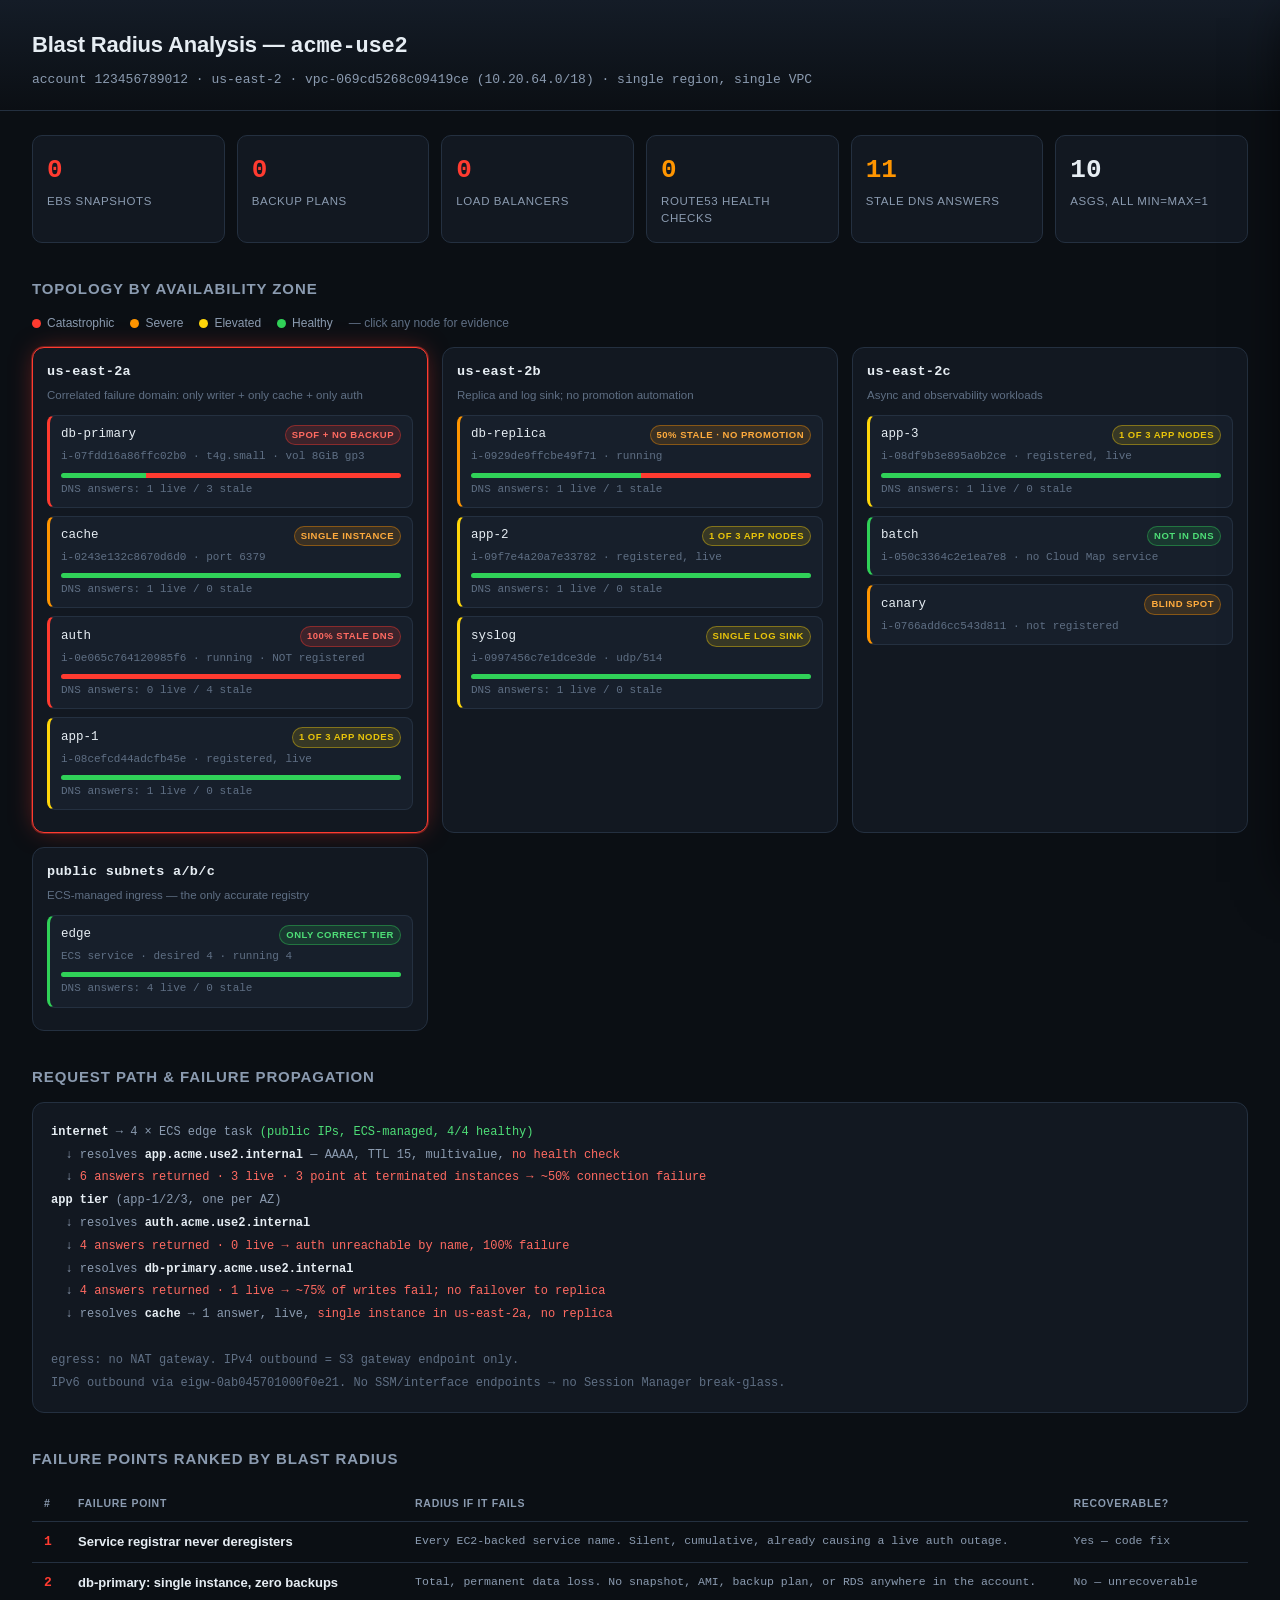
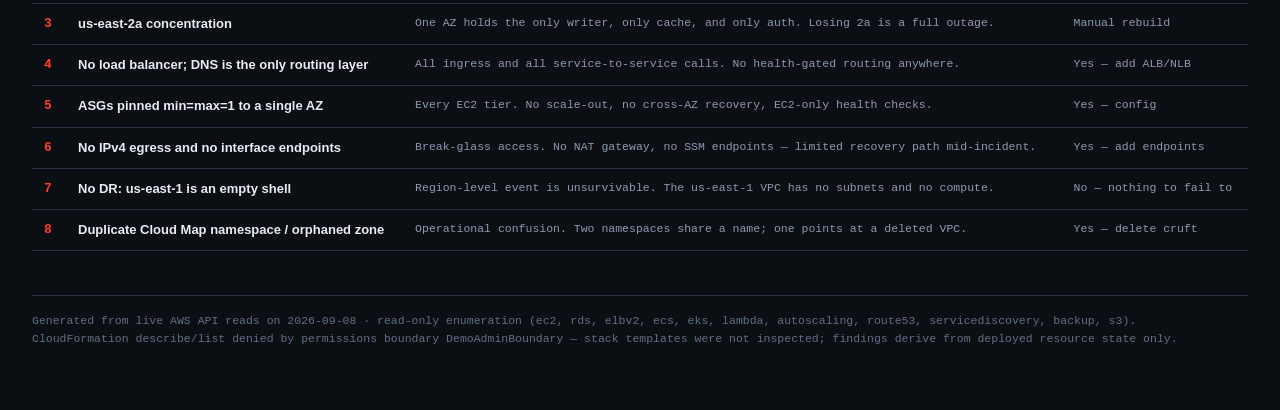
==== docs/demos/blast-radius.html @ 5f103a78 "feat: publish the sanitized demo diagrams and the Pages site The two HTML artifacts generated live d" ====
<!DOCTYPE html>
<html lang="en">
<head>
<meta charset="utf-8">
<meta name="viewport" content="width=device-width,initial-scale=1">
<title>Blast Radius Analysis — acme-use2 (123456789012)</title>
<style>
  :root{
    --bg:#0b0f14; --panel:#121821; --panel2:#171f2b; --line:#243040;
    --ink:#e6edf3; --dim:#8b9bb0; --muted:#5f6f84;
    --sev1:#ff3b30; --sev2:#ff9500; --sev3:#ffd60a; --ok:#30d158; --info:#0a84ff;
    --mono:ui-monospace,SFMono-Regular,"SF Mono",Menlo,Consolas,monospace;
  }
  *{box-sizing:border-box}
  body{margin:0;background:var(--bg);color:var(--ink);
       font:15px/1.55 -apple-system,BlinkMacSystemFont,"Segoe UI",Helvetica,Arial,sans-serif}
  header{padding:28px 32px 20px;border-bottom:1px solid var(--line);
         background:linear-gradient(180deg,#141c27,#0b0f14)}
  h1{margin:0 0 6px;font-size:22px;letter-spacing:-.2px}
  .sub{color:var(--dim);font-size:13px;font-family:var(--mono)}
  .wrap{max-width:1280px;margin:0 auto;padding:24px 32px 64px}
  h2{font-size:15px;text-transform:uppercase;letter-spacing:.9px;color:var(--dim);
     margin:34px 0 14px;font-weight:600}

  /* ---- scoreboard ---- */
  .score{display:grid;grid-template-columns:repeat(auto-fit,minmax(150px,1fr));gap:12px}
  .card{background:var(--panel);border:1px solid var(--line);border-radius:10px;padding:14px}
  .card .n{font-size:26px;font-weight:700;font-family:var(--mono)}
  .card .l{color:var(--dim);font-size:11.5px;text-transform:uppercase;letter-spacing:.6px;margin-top:2px}

  /* ---- AZ topology ---- */
  .legend{display:flex;gap:16px;flex-wrap:wrap;margin:0 0 14px;font-size:12px;color:var(--dim)}
  .legend span{display:flex;align-items:center;gap:6px}
  .dot{width:9px;height:9px;border-radius:50%;display:inline-block}

  .azgrid{display:grid;grid-template-columns:repeat(auto-fit,minmax(300px,1fr));gap:14px}
  .az{background:var(--panel);border:1px solid var(--line);border-radius:12px;padding:14px;
      transition:border-color .18s,box-shadow .18s}
  .az.hot{border-color:var(--sev1);box-shadow:0 0 0 1px rgba(255,59,48,.35),0 0 26px -6px rgba(255,59,48,.5)}
  .az h3{margin:0 0 4px;font-size:13.5px;font-family:var(--mono);letter-spacing:.3px}
  .aznote{font-size:11.5px;color:var(--muted);margin-bottom:10px}

  .node{border:1px solid var(--line);border-left-width:3px;border-radius:8px;
        background:var(--panel2);padding:9px 11px;margin-bottom:8px;cursor:pointer;
        transition:transform .12s,background .16s,border-color .16s;position:relative}
  .node:hover{transform:translateX(3px);background:#1d2735}
  .node:focus-visible{outline:2px solid var(--info);outline-offset:2px}
  .node .top{display:flex;justify-content:space-between;align-items:center;gap:10px}
  .node .nm{font-family:var(--mono);font-size:12.5px}
  .node .meta{font-size:11px;color:var(--muted);margin-top:3px;font-family:var(--mono)}
  .node[data-sev="1"]{border-left-color:var(--sev1)}
  .node[data-sev="2"]{border-left-color:var(--sev2)}
  .node[data-sev="3"]{border-left-color:var(--sev3)}
  .node[data-sev="ok"]{border-left-color:var(--ok)}

  .pill{font-size:9.5px;font-weight:700;letter-spacing:.5px;padding:2px 6px;border-radius:20px;
        text-transform:uppercase;white-space:nowrap}
  .p1{background:rgba(255,59,48,.16);color:#ff6a61;border:1px solid rgba(255,59,48,.4)}
  .p2{background:rgba(255,149,0,.15);color:#ffab3d;border:1px solid rgba(255,149,0,.4)}
  .p3{background:rgba(255,214,10,.14);color:#e8c40a;border:1px solid rgba(255,214,10,.38)}
  .pok{background:rgba(48,209,88,.14);color:#4ede77;border:1px solid rgba(48,209,88,.4)}

  /* health bar: live vs stale DNS answers */
  .bar{display:flex;height:5px;border-radius:3px;overflow:hidden;margin-top:7px;background:#0c1218}
  .bar i{display:block;height:100%}
  .bar .live{background:var(--ok)}
  .bar .dead{background:var(--sev1)}

  /* ---- detail drawer ---- */
  .drawer{position:fixed;top:0;right:0;width:min(560px,94vw);height:100%;background:#0e141c;
          border-left:1px solid var(--line);transform:translateX(102%);
          transition:transform .26s cubic-bezier(.4,0,.2,1);z-index:50;overflow-y:auto;
          box-shadow:-18px 0 50px -18px rgba(0,0,0,.85)}
  .drawer.open{transform:translateX(0)}
  .dhead{padding:20px 22px;border-bottom:1px solid var(--line);position:sticky;top:0;background:#0e141c;z-index:2}
  .dhead h3{margin:0;font-size:16px;font-family:var(--mono)}
  .dbody{padding:20px 22px}
  .dbody h4{font-size:11px;text-transform:uppercase;letter-spacing:.8px;color:var(--dim);
            margin:20px 0 7px;font-weight:600}
  .dbody h4:first-child{margin-top:0}
  .dbody p{margin:0 0 10px;font-size:13.5px;color:#cdd8e4}
  .close{position:absolute;top:16px;right:18px;background:none;border:1px solid var(--line);
         color:var(--dim);border-radius:6px;width:28px;height:28px;cursor:pointer;font-size:15px}
  .close:hover{color:var(--ink);border-color:var(--dim)}
  pre{background:#080c11;border:1px solid var(--line);border-radius:7px;padding:11px;
      overflow-x:auto;font-family:var(--mono);font-size:11.5px;color:#a9c7e8;margin:0 0 10px}
  .scrim{position:fixed;inset:0;background:rgba(0,0,0,.55);opacity:0;pointer-events:none;
         transition:opacity .26s;z-index:40}
  .scrim.on{opacity:1;pointer-events:auto}

  /* ---- ranked risk table ---- */
  table{width:100%;border-collapse:collapse;font-size:13px}
  th,td{text-align:left;padding:10px 12px;border-bottom:1px solid var(--line);vertical-align:top}
  th{color:var(--dim);font-size:10.5px;text-transform:uppercase;letter-spacing:.7px}
  tbody tr{cursor:pointer}
  tbody tr:hover{background:var(--panel2)}
  td.rk{font-family:var(--mono);font-weight:700;color:var(--sev1);width:34px}
  .rad{font-family:var(--mono);font-size:11.5px;color:var(--dim)}

  .flow{background:var(--panel);border:1px solid var(--line);border-radius:12px;padding:18px;
        font-family:var(--mono);font-size:12px;color:var(--dim);overflow-x:auto;line-height:1.9}
  .flow b{color:var(--ink);font-weight:600}
  .flow .bad{color:#ff6a61}
  .flow .good{color:#4ede77}
  footer{color:var(--muted);font-size:11.5px;border-top:1px solid var(--line);
         margin-top:44px;padding-top:16px;font-family:var(--mono)}
</style>
</head>
<body>

<header>
  <h1>Blast Radius Analysis — <code>acme-use2</code></h1>
  <div class="sub">account 123456789012 · us-east-2 · vpc-069cd5268c09419ce (10.20.64.0/18) · single region, single VPC</div>
</header>

<div class="wrap">

  <div class="score">
    <div class="card"><div class="n" style="color:var(--sev1)">0</div><div class="l">EBS snapshots</div></div>
    <div class="card"><div class="n" style="color:var(--sev1)">0</div><div class="l">Backup plans</div></div>
    <div class="card"><div class="n" style="color:var(--sev1)">0</div><div class="l">Load balancers</div></div>
    <div class="card"><div class="n" style="color:var(--sev2)">0</div><div class="l">Route53 health checks</div></div>
    <div class="card"><div class="n" style="color:var(--sev2)">11</div><div class="l">Stale DNS answers</div></div>
    <div class="card"><div class="n">10</div><div class="l">ASGs, all min=max=1</div></div>
  </div>

  <h2>Topology by availability zone</h2>
  <div class="legend">
    <span><i class="dot" style="background:var(--sev1)"></i> Catastrophic</span>
    <span><i class="dot" style="background:var(--sev2)"></i> Severe</span>
    <span><i class="dot" style="background:var(--sev3)"></i> Elevated</span>
    <span><i class="dot" style="background:var(--ok)"></i> Healthy</span>
    <span style="color:var(--muted)">— click any node for evidence</span>
  </div>

  <div class="azgrid" id="azgrid"></div>

  <h2>Request path &amp; failure propagation</h2>
  <div class="flow">
<b>internet</b> → 4 × ECS edge task <span class="good">(public IPs, ECS-managed, 4/4 healthy)</span><br>
&nbsp;&nbsp;↓ resolves <b>app.acme.use2.internal</b> — AAAA, TTL 15, multivalue, <span class="bad">no health check</span><br>
&nbsp;&nbsp;↓ <span class="bad">6 answers returned · 3 live · 3 point at terminated instances → ~50% connection failure</span><br>
<b>app tier</b> (app-1/2/3, one per AZ)<br>
&nbsp;&nbsp;↓ resolves <b>auth.acme.use2.internal</b><br>
&nbsp;&nbsp;↓ <span class="bad">4 answers returned · 0 live → auth unreachable by name, 100% failure</span><br>
&nbsp;&nbsp;↓ resolves <b>db-primary.acme.use2.internal</b><br>
&nbsp;&nbsp;↓ <span class="bad">4 answers returned · 1 live → ~75% of writes fail; no failover to replica</span><br>
&nbsp;&nbsp;↓ resolves <b>cache</b> → 1 answer, live, <span class="bad">single instance in us-east-2a, no replica</span><br>
<br>
<span style="color:var(--muted)">egress: no NAT gateway. IPv4 outbound = S3 gateway endpoint only.<br>
IPv6 outbound via eigw-0ab045701000f0e21. No SSM/interface endpoints → no Session Manager break-glass.</span>
  </div>

  <h2>Failure points ranked by blast radius</h2>
  <table>
    <thead><tr><th>#</th><th>Failure point</th><th>Radius if it fails</th><th>Recoverable?</th></tr></thead>
    <tbody id="risktable"></tbody>
  </table>

  <footer>
    Generated from live AWS API reads on 2026-09-08 · read-only enumeration (ec2, rds, elbv2, ecs, eks,
    lambda, autoscaling, route53, servicediscovery, backup, s3).<br>
    CloudFormation describe/list denied by permissions boundary <code>DemoAdminBoundary</code> — stack
    templates were not inspected; findings derive from deployed resource state only.
  </footer>
</div>

<div class="scrim" id="scrim"></div>
<aside class="drawer" id="drawer" role="dialog" aria-modal="true" aria-labelledby="dtitle">
  <div class="dhead">
    <h3 id="dtitle"></h3>
    <div class="sub" id="dsub"></div>
    <button class="close" id="closeBtn" aria-label="Close details">×</button>
  </div>
  <div class="dbody" id="dbody"></div>
</aside>

<script>
/* ---------------------------------------------------------------------------
   All figures below come from live API reads. live/dead = Cloud Map registered
   answers cross-referenced against ec2:DescribeInstances running state.
--------------------------------------------------------------------------- */
const NODES = {
  "db-primary":{az:"us-east-2a",sev:1,pill:"Catastrophic",tag:"SPOF + no backup",
    meta:"i-07fdd16a86ffc02b0 · t4g.small · vol 8GiB gp3",live:1,dead:3,
    why:"Single writer, single instance, single AZ, single 8 GiB gp3 volume — and zero snapshots exist anywhere in the account. There is no RDS, no AWS Backup plan, and no AMI. Loss of this instance or its volume is unrecoverable data loss.",
    dns:"db-primary.acme.use2.internal returns 4 AAAA answers. Only 1 corresponds to a running instance; 3 are terminated. Roughly 75% of new DB connections target dead addresses. A single-writer database should never be a multi-answer record.",
    ev:`Cloud Map srv-tcdmcfahj2bsm7w6 (db-primary) — 4 registered:
  i-0c09f24876bd79bff  ...db8:4adb:1b82:1ef6   NOT RUNNING
  i-07fdd16a86ffc02b0  ...db8:fb01:6622:48b0   running  <-- only live
  i-052eae81e346a5736  ...db8:0ac4:6c49:eab3   NOT RUNNING
  i-0516dcc8e9586591f  ...db8:f03c:5b8b:b17f   NOT RUNNING

aws ec2 describe-snapshots --owner-ids self  -> 0   (us-east-1 and us-east-2)
aws backup list-backup-plans                 -> []
aws ec2 describe-images --owners self         -> []
aws rds describe-db-instances                 -> []`,
    fix:"Snapshot now and attach a DLM/AWS Backup schedule. Convert db-primary to a single-answer record or a stable ENI/IP. Longer term, move to RDS Multi-AZ or add automated promotion of db-replica."},

  "cache":{az:"us-east-2a",sev:2,pill:"Severe",tag:"single instance",
    meta:"i-0243e132c8670d6d0 · port 6379",live:1,dead:0,
    why:"One cache node, no replica, no cluster. DNS is currently accurate, but there is no second answer to fail over to. If the app treats cache as required rather than optional, this is a full outage; if it degrades gracefully, it is a latency and load event against the already-fragile primary DB.",
    dns:"cache.acme.use2.internal returns 1 AAAA answer, live. Correct today, but replacement by its ASG will mint a new IPv6 and leave the old answer registered.",
    ev:`Cloud Map srv-kgytoztblhwtl6at (cache) — 1 registered, 1 live
ASG acme-use2-cache: min=1 max=1 desired=1, AZ=[us-east-2a], HealthCheck=EC2`,
    fix:"Add a replica in another AZ, or move to ElastiCache with automatic failover."},

  "auth":{az:"us-east-2a",sev:1,pill:"Catastrophic",tag:"100% stale DNS",
    meta:"i-0e065c764120985f6 · running · NOT registered",live:0,dead:4,
    why:"This is an active, present-tense failure, not a hypothetical. The auth ASG replaced its instance at 17:12 UTC. All four DNS answers point at terminated instances. The running instance's address is absent from the registry. Every caller resolving auth by name currently gets only dead endpoints.",
    dns:"auth.acme.use2.internal returns 4 AAAA answers, 0 live. The live address ...db8:6e6e:b496:7a76 appears in no DNS record.",
    ev:`Cloud Map srv-csc5e5jhehaesaea (auth) — 4 registered, 0 live:
  i-0ec7fb1fcfa48d30b  ...db8:26cd:47d1:d037   terminated
  i-05facdf0b3e5a1354  ...db8:21fb:74a1:27d0   NOT RUNNING
  i-0808fa5ffe1b3af19  ...db8:a760:0432:30ae    NOT RUNNING
  i-0fb1abefb33032540  ...db8:503d:5c62:4845   NOT RUNNING

RUNNING auth instance NOT in registry:
  i-0e065c764120985f6  ...db8:6e6e:b496:7a76   launched 17:12:37Z`,
    fix:"Immediate: invoke acme-use2-svc-register to add the live instance, and manually deregister the four dead IDs. Structural: fix the registrar (see 'Service registrar')."},

  "app-1":{az:"us-east-2a",sev:3,pill:"Elevated",tag:"1 of 3 app nodes",
    meta:"i-08cefcd44adcfb45e · registered, live",live:1,dead:0,
    why:"Individually survivable — three app nodes across three AZs. The problem is that the shared 'app' DNS record it belongs to is 50% poisoned, so losing any one node raises the dead-answer ratio further rather than shifting traffic cleanly.",
    dns:"Part of app.acme.use2.internal: 6 answers, 3 live, 3 terminated.",
    ev:`ASG acme-use2-app-1: min=1 max=1 desired=1, AZ=[us-east-2a], HealthCheck=EC2
Cannot launch outside us-east-2a; max=1 blocks scale-out.`,
    fix:"Widen ASGs across AZs and put the app tier behind an ALB target group."},

  "app-2":{az:"us-east-2b",sev:3,pill:"Elevated",tag:"1 of 3 app nodes",
    meta:"i-09f7e4a20a7e33782 · registered, live",live:1,dead:0,
    why:"Same as app-1. Note this instance launched at 12:16 UTC, replacing i-06ae0a4463c7b1823 — whose address is still being served in DNS.",
    dns:"Part of app.acme.use2.internal: 6 answers, 3 live, 3 terminated.",
    ev:`ASG acme-use2-app-2: min=1 max=1 desired=1, AZ=[us-east-2b], HealthCheck=EC2
Stale predecessor still registered: i-06ae0a4463c7b1823 ...db8:0feb:7b24:9ded`,
    fix:"Widen ASGs across AZs and put the app tier behind an ALB target group."},

  "app-3":{az:"us-east-2c",sev:3,pill:"Elevated",tag:"1 of 3 app nodes",
    meta:"i-08df9b3e895a0b2ce · registered, live",live:1,dead:0,
    why:"Same as app-1. Its predecessor i-01d91a2a29b002c4f also remains registered.",
    dns:"Part of app.acme.use2.internal: 6 answers, 3 live, 3 terminated.",
    ev:`ASG acme-use2-app-3: min=1 max=1 desired=1, AZ=[us-east-2c], HealthCheck=EC2
Stale predecessor still registered: i-01d91a2a29b002c4f ...db8:9982:23ce:ea20`,
    fix:"Widen ASGs across AZs and put the app tier behind an ALB target group."},

  "db-replica":{az:"us-east-2b",sev:2,pill:"Severe",tag:"50% stale · no promotion",
    meta:"i-0929de9ffcbe49f71 · running",live:1,dead:1,
    why:"A replica exists in a different AZ, which is the one piece of real redundancy in the data tier — but nothing promotes it. There is no failover automation, and the app resolves db-primary by a separate name, so a primary loss requires manual intervention with no tested runbook.",
    dns:"db-replica.acme.use2.internal returns 2 AAAA answers, 1 live, 1 terminated.",
    ev:`Cloud Map srv-2csklnnyzuku2kvh (db-replica) — 2 registered, 1 live:
  i-06e46beb95a724960  ...db8:030b:43e1:5e71   NOT RUNNING
  i-0929de9ffcbe49f71  ...db8:46c8:1264:4b2a   running`,
    fix:"Automate promotion, or replace the pair with RDS Multi-AZ so failover is a managed DNS swap."},

  "syslog":{az:"us-east-2b",sev:3,pill:"Elevated",tag:"single log sink",
    meta:"i-0997456c7e1dce3de · udp/514",live:1,dead:0,
    why:"Single log aggregation point. Losing it does not stop traffic, but it blinds incident response at exactly the moment you need telemetry. Compounded by the absence of interface VPC endpoints for CloudWatch Logs over IPv4.",
    dns:"syslog.acme.use2.internal returns 1 AAAA answer, live.",
    ev:`ASG acme-use2-syslog: min=1 max=1 desired=1, AZ=[us-east-2b]
WorkloadSg ingress: udp/514 from sg-08e2e9ba2294cf47f (self)`,
    fix:"Ship logs to CloudWatch Logs or S3 in addition to the syslog host."},

  "batch":{az:"us-east-2c",sev:"ok",pill:"Healthy",tag:"not in DNS",
    meta:"i-050c3364c2e1ea7e8 · no Cloud Map service",live:0,dead:0,
    why:"Batch worker with no inbound service dependency registered. Lowest blast radius in the environment — failure delays asynchronous work rather than breaking the request path.",
    dns:"No Cloud Map service registration.",
    ev:`ASG acme-use2-batch: min=1 max=1 desired=1, AZ=[us-east-2c]`,
    fix:"None urgent. Ensure jobs are idempotent and re-drivable."},

  "canary":{az:"us-east-2c",sev:2,pill:"Severe",tag:"blind spot",
    meta:"i-0766add6cc543d811 · not registered",live:0,dead:0,
    why:"A canary exists but is not registered in Cloud Map and there are no Route53 health checks anywhere in the account. Whatever it measures is not gating traffic. The auth outage is live right now and was not caught — that is the practical proof this monitoring path is not closing the loop.",
    dns:"No Cloud Map registration. route53 list-health-checks returned [].",
    ev:`aws route53 list-health-checks -> []
Cloud Map service "reporting" (srv-mxvm4edyrd3bl3mb) -> 0 instances registered
Canary i-0766add6cc543d811 appears in no Cloud Map service`,
    fix:"Wire canary results to alarms on per-service live-answer count vs ASG desired capacity."},

  "edge":{az:"public subnets (a/b/c)",sev:"ok",pill:"Healthy",tag:"only correct tier",
    meta:"ECS service · desired 4 · running 4",live:4,dead:0,
    why:"The one well-built component. ECS manages Cloud Map registration and deregistration natively, so all four answers are accurate. It spans three AZs and has HealthCheckCustomConfig. This is the pattern the EC2 tiers should be following.",
    dns:"edge.acme.use2.internal returns 4 A answers, 4/4 live and matching running task ENIs.",
    ev:`ECS acme-use2-edge: desired=4 running=4 pending=0
  minimumHealthyPercent=100, assignPublicIp=ENABLED
  registryArn srv-kbynw7winv342p2r, HealthCheckCustomConfig{FailureThreshold:1}
Task ENIs: 10.20.112.171 / .113.158 / .114.129 / .114.252 — all live
Public IPs: 203.0.113.10, 203.0.113.11, 203.0.113.12, 203.0.113.13`,
    fix:"None. Note tasks are directly internet-exposed with public IPs and no ALB or WAF in front."}
};

const RISKS = [
  {r:1,n:"Service registrar never deregisters",k:"registrar",
   rad:"Every EC2-backed service name. Silent, cumulative, already causing a live auth outage.",rec:"Yes — code fix"},
  {r:2,n:"db-primary: single instance, zero backups",k:"db-primary",
   rad:"Total, permanent data loss. No snapshot, AMI, backup plan, or RDS anywhere in the account.",rec:"No — unrecoverable"},
  {r:3,n:"us-east-2a concentration",k:"az-a",
   rad:"One AZ holds the only writer, only cache, and only auth. Losing 2a is a full outage.",rec:"Manual rebuild"},
  {r:4,n:"No load balancer; DNS is the only routing layer",k:"nolb",
   rad:"All ingress and all service-to-service calls. No health-gated routing anywhere.",rec:"Yes — add ALB/NLB"},
  {r:5,n:"ASGs pinned min=max=1 to a single AZ",k:"asg",
   rad:"Every EC2 tier. No scale-out, no cross-AZ recovery, EC2-only health checks.",rec:"Yes — config"},
  {r:6,n:"No IPv4 egress and no interface endpoints",k:"egress",
   rad:"Break-glass access. No NAT gateway, no SSM endpoints — limited recovery path mid-incident.",rec:"Yes — add endpoints"},
  {r:7,n:"No DR: us-east-1 is an empty shell",k:"dr",
   rad:"Region-level event is unsurvivable. The us-east-1 VPC has no subnets and no compute.",rec:"No — nothing to fail to"},
  {r:8,n:"Duplicate Cloud Map namespace / orphaned zone",k:"dupns",
   rad:"Operational confusion. Two namespaces share a name; one points at a deleted VPC.",rec:"Yes — delete cruft"}
];

const EXTRA = {
  registrar:{t:"Service registrar — root cause",s:"acme-use2-svc-register · rate(5 minutes)",
    sev:1,pill:"Catastrophic",
    why:"This single defect explains every stale record in the environment. The Lambda enumerates running instances and calls register_instance for each. It never calls deregister_instance — the string does not appear in the source. Nothing else prunes the registry, and none of the EC2-backed Cloud Map services have health checks configured. So each ASG replacement permanently adds a dead answer, and the ratio of bad endpoints climbs monotonically forever.",
    dns:"Current damage: 11 stale answers across 4 services. auth is 0/4 live, db-primary 1/4, app 3/6, db-replica 1/2.",
    ev:`Source of acme-use2-svc-register (verbatim, abridged):

  sd.register_instance(ServiceId=sid,
      InstanceId=i["InstanceId"],
      Attributes={"AWS_INSTANCE_IPV6": v6[0], "LW_COMPONENT": role})

- iterates only instance-state-name=running
- no deregister_instance call anywhere in the function
- no reconciliation of registry against live instances
- EventBridge rate(5 minutes), so drift is re-affirmed, never corrected

HealthCheckConfig / HealthCheckCustomConfig = null for app, auth,
cache, db-primary, db-replica, syslog, reporting.
Only 'edge' has HealthCheckCustomConfig — and edge is managed by ECS,
not by this Lambda. That is why edge is the only accurate record set.`,
    fix:"Make the registrar reconcile rather than append: list registered instances per service, deregister any whose instance ID is not in the running set, then register missing ones. Add HealthCheckCustomConfig so Cloud Map can evict unhealthy targets. Best fix is to stop hand-rolling this and let an ALB target group or ECS own membership."},

  "az-a":{t:"us-east-2a — correlated failure domain",s:"subnet-09ec65b1c3fcf9128 · 10.20.64.0/20",
    sev:1,pill:"Catastrophic",
    why:"AZ 2a simultaneously hosts db-primary (the only writer), cache (the only cache), auth (the only auth node), and app-1. Because every ASG is locked to min=max=1 in a single AZ, none of these can relaunch elsewhere. An AZ impairment is therefore not a degradation — it removes writes, sessions, and caching at once, with no automated recovery.",
    dns:"All four components resolve to addresses in the 2001:db8:1892:27fd::/64 prefix belonging to this subnet.",
    ev:`us-east-2a contents (all t4g.small, all single-instance ASGs):
  db-primary  i-07fdd16a86ffc02b0   only writer
  cache       i-0243e132c8670d6d0   only cache
  auth        i-0e065c764120985f6   only auth
  app-1       i-08cefcd44adcfb45e   1 of 3

ASG AZ pinning prevents cross-AZ relaunch:
  acme-use2-db-primary  AZs=[us-east-2a]  min=max=1
  acme-use2-cache       AZs=[us-east-2a]  min=max=1
  acme-use2-auth        AZs=[us-east-2a]  min=max=1`,
    fix:"Spread the ASGs across 2a/2b/2c and move at least cache and auth out of the writer's AZ."},

  nolb:{t:"No load balancer in the account",s:"elbv2 DescribeLoadBalancers -> [] in both regions",
    sev:2,pill:"Severe",
    why:"Routing is done entirely with multivalue Cloud Map DNS at TTL 15 and no health checks. DNS has no concept of a failed backend: it hands out dead addresses with equal weight, and clients that cache beyond the TTL keep using them. This is why a stale registry converts directly into user-visible errors instead of being absorbed.",
    dns:"All internal service records are A/AAAA multivalue, TTL 15, zero Route53 health checks in the account.",
    ev:`aws elbv2 describe-load-balancers  -> [] (us-east-1, us-east-2)
aws route53 list-health-checks     -> []
All Cloud Map DnsRecords: TTL 15, Type A or AAAA, multivalue
ECS edge tasks carry public IPs directly (assignPublicIp=ENABLED)
-> internet-facing compute with no ALB, no WAF, no shield at the edge`,
    fix:"Put an ALB in front of the app and auth tiers with health-checked target groups, and an internal NLB/ALB for the data tier. Let target-group health, not a cron Lambda, decide membership."},

  asg:{t:"Auto Scaling groups cannot heal or scale",s:"10 ASGs, all min=max=desired=1",
    sev:2,pill:"Severe",
    why:"Every ASG is fixed at exactly one instance in exactly one AZ, with HealthCheckType=EC2. EC2 health checks only detect hypervisor and instance-level failure — a hung process, a full disk, or a wedged application stays 'healthy' and stays in DNS. And because max=1, there is no capacity headroom for load or for a rolling replacement.",
    dns:"Each replacement mints a new IPv6 address, which the registrar appends without removing the old one.",
    ev:`All 10 ASGs: min=1 max=1 desired=1, HealthCheckType=EC2, single AZ
  app-1[2a] app-2[2b] app-3[2c] auth[2a] batch[2c]
  cache[2a] canary[2c] db-primary[2a] db-replica[2b] syslog[2b]

Consequence observed: auth replaced at 17:12Z; old instance terminated
but still in DNS, new instance live but absent from DNS.`,
    fix:"Multi-AZ ASGs, max > min for rolling replacement, and HealthCheckType=ELB once load balancers exist."},

  egress:{t:"No IPv4 egress, no interface endpoints",s:"0 NAT gateways · 1 gateway endpoint (S3)",
    sev:3,pill:"Elevated",
    why:"Workload subnets have no IPv4 default route at all. Outbound IPv4 is limited to S3 via the gateway endpoint; general egress works only over IPv6 through the egress-only IGW. There are no interface endpoints for SSM, CloudWatch Logs, ECR, or Secrets Manager. This is not a traffic-serving risk, it is a recovery risk: when something breaks, Session Manager may be unavailable precisely when you need shell access.",
    dns:"Not applicable.",
    ev:`aws ec2 describe-nat-gateways -> [] (none in the VPC)
VPC endpoints: only vpce-0408febdcc55a19cf = com.amazonaws.us-east-2.s3 (Gateway)
  -> no ssm, ssmmessages, ec2messages, logs, ecr, secretsmanager

Workload route tables wl-rt-a/b/c contain:
  10.20.64.0/18            local
  2001:db8:1892:27fd::/56  local
  ::/0                      eigw-0ab045701000f0e21
  pl-07569f2f               vpce-0408febdcc55a19cf
  -> no 0.0.0.0/0 route of any kind`,
    fix:"Add interface endpoints for ssm/ssmmessages/ec2messages and logs so break-glass access and telemetry survive an incident."},

  dr:{t:"No disaster recovery target",s:"acme-use1 / us-east-1 · vpc-0faf1f66f924f2121",
    sev:2,pill:"Severe",
    why:"The us-east-1 environment looks like a second region but is an empty shell: a VPC and a Cloud Map namespace, and nothing else. No subnets, no internet gateway, no instances, no ASGs, no ECS cluster. There is also no peering and no transit gateway, so the two regions are not even connected. A regional event in us-east-2 has no destination to fail over to, and with zero snapshots there is nothing to restore from either.",
    dns:"acme.use1.internal hosted zone contains only NS and SOA records — no service records exist.",
    ev:`us-east-1 vpc-0faf1f66f924f2121 (10.20.0.0/18):
  describe-subnets            -> [] (empty)
  describe-internet-gateways  -> []
  describe-nat-gateways       -> []
  describe-instances          -> []
  describe-auto-scaling-groups-> []
  ecs list-clusters           -> []
  Cloud Map ns-9d8f83b182859fbb (acme.use1.internal) -> 0 services

No cross-region connectivity:
  describe-vpc-peering-connections -> []
  describe-transit-gateways        -> []
Only real resource: Lambda acme-use1-nau (NAU metrics toggle helper)`,
    fix:"Decide explicitly whether DR is required. If yes, start with cross-region snapshot copies — that is cheap and addresses the unrecoverable-data problem first."},

  dupns:{t:"Duplicate namespace, orphaned hosted zone",s:"2 × acme.use2.internal",
    sev:3,pill:"Elevated",
    why:"Two Cloud Map namespaces share the name acme.use2.internal, backed by two separate private hosted zones. The registrar targets the correct one, so there is no active resolution failure — but the decoy zone is attached to a VPC that no longer exists, and a future change pointed at the wrong namespace ID would fail silently and confusingly.",
    dns:"Live zone Z7E83D4C17524B080F658 holds 24 records. Decoy zone ZDC995D8D73A58542935B holds only NS and SOA.",
    ev:`ns-0ce75bdfdfc530bb -> Z7E83D4C17524B080F658  created 23:51:59
   VPC vpc-069cd5268c09419ce  (LIVE), 24 records
   svc-register NAMESPACE_ID = ns-0ce75bdfdfc530bb  <-- correct target

ns-29a5b43aaaecd57a -> ZDC995D8D73A58542935B  created 22:57:27
   VPC vpc-0edca47099f5afb6b  <-- does not exist, 2 records (NS+SOA)`,
    fix:"Delete the orphaned namespace and hosted zone to remove the ambiguity."}
};

/* ---------------- render AZ topology ---------------- */
const AZ_ORDER = [
  ["us-east-2a","Correlated failure domain: only writer + only cache + only auth",true,
   ["db-primary","cache","auth","app-1"]],
  ["us-east-2b","Replica and log sink; no promotion automation",false,
   ["db-replica","app-2","syslog"]],
  ["us-east-2c","Async and observability workloads",false,
   ["app-3","batch","canary"]],
  ["public subnets a/b/c","ECS-managed ingress — the only accurate registry",false,
   ["edge"]]
];
const PILL={1:"p1",2:"p2",3:"p3",ok:"pok"};

document.getElementById("azgrid").innerHTML = AZ_ORDER.map(([az,note,hot,keys])=>`
  <div class="az${hot?" hot":""}">
    <h3>${az}</h3><div class="aznote">${note}</div>
    ${keys.map(k=>{
      const n=NODES[k], tot=n.live+n.dead;
      return `<div class="node" data-sev="${n.sev}" data-key="${k}" tabindex="0" role="button">
        <div class="top"><span class="nm">${k}</span>
        <span class="pill ${PILL[n.sev]}">${n.tag}</span></div>
        <div class="meta">${n.meta}</div>
        ${tot?`<div class="bar" title="${n.live} live / ${n.dead} stale DNS answers">
          <i class="live" style="width:${n.live/tot*100}%"></i>
          <i class="dead" style="width:${n.dead/tot*100}%"></i></div>
          <div class="meta">DNS answers: ${n.live} live / ${n.dead} stale</div>`:``}
      </div>`}).join("")}
  </div>`).join("");

/* ---------------- render risk table ---------------- */
document.getElementById("risktable").innerHTML = RISKS.map(r=>`
  <tr data-key="${r.k}" tabindex="0">
    <td class="rk">${r.r}</td><td><b>${r.n}</b></td>
    <td class="rad">${r.rad}</td><td class="rad">${r.rec}</td>
  </tr>`).join("");

/* ---------------- drawer ---------------- */
const drawer=document.getElementById("drawer"), scrim=document.getElementById("scrim");
function open(key){
  const d = EXTRA[key] || NODES[key]; if(!d) return;
  const title = d.t || key;
  const sub   = d.s || (`${(NODES[key]||{}).az||""} · ${(NODES[key]||{}).meta||""}`);
  const sev   = d.sev, pill = d.pill;
  document.getElementById("dtitle").textContent = title;
  document.getElementById("dsub").textContent   = sub;
  document.getElementById("dbody").innerHTML = `
    <p><span class="pill ${PILL[sev]}">${pill}</span></p>
    <h4>Why this matters</h4><p>${d.why}</p>
    <h4>DNS / resolution state</h4><p>${d.dns}</p>
    <h4>Evidence (live API output)</h4><pre>${d.ev.replace(/[&<>]/g,c=>({"&":"&amp;","<":"&lt;",">":"&gt;"}[c]))}</pre>
    <h4>Recommended fix</h4><p>${d.fix}</p>`;
  drawer.classList.add("open"); scrim.classList.add("on");
  document.getElementById("closeBtn").focus();
}
function shut(){drawer.classList.remove("open");scrim.classList.remove("on");}
document.addEventListener("click",e=>{
  const el=e.target.closest("[data-key]"); if(el) open(el.dataset.key);
});
document.addEventListener("keydown",e=>{
  if(e.key==="Escape") shut();
  if((e.key==="Enter"||e.key===" ")&&document.activeElement.dataset?.key){
    e.preventDefault(); open(document.activeElement.dataset.key);
  }
});
document.getElementById("closeBtn").addEventListener("click",shut);
scrim.addEventListener("click",shut);
</script>
</body>
</html>
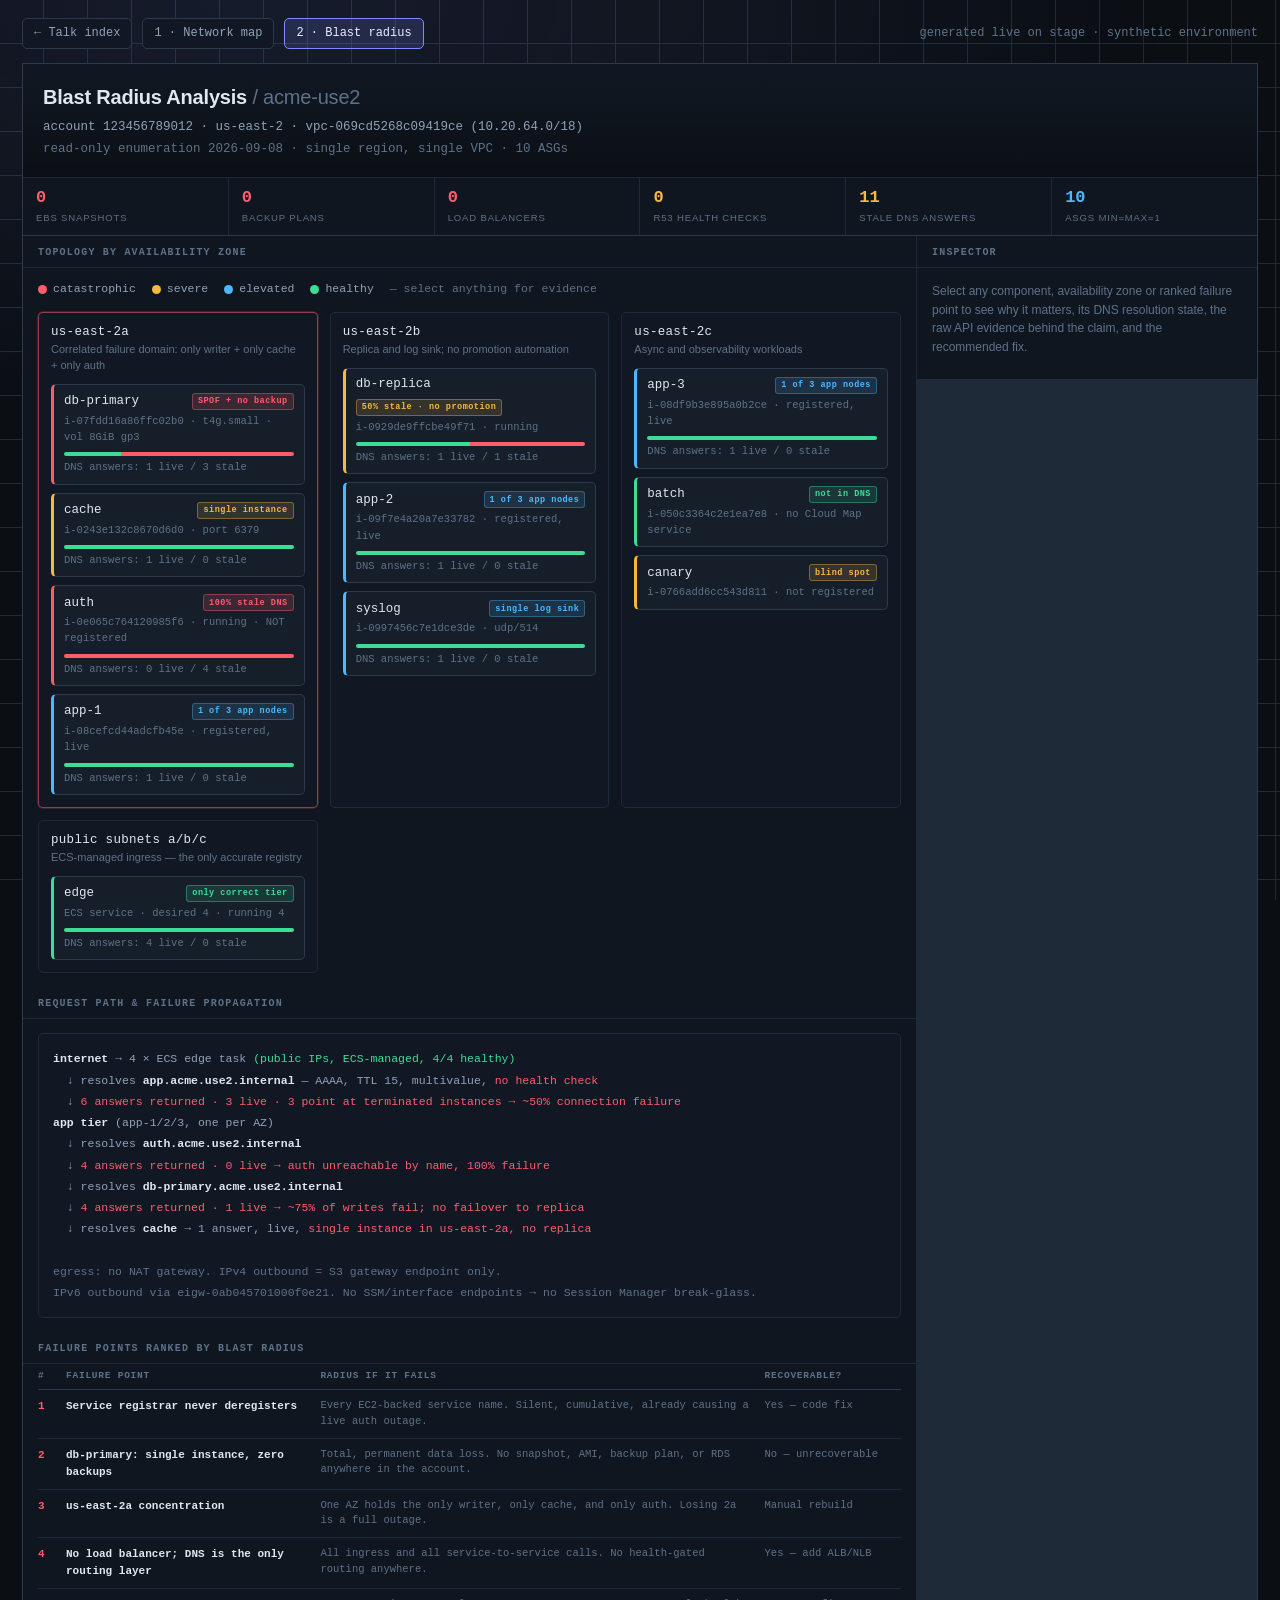
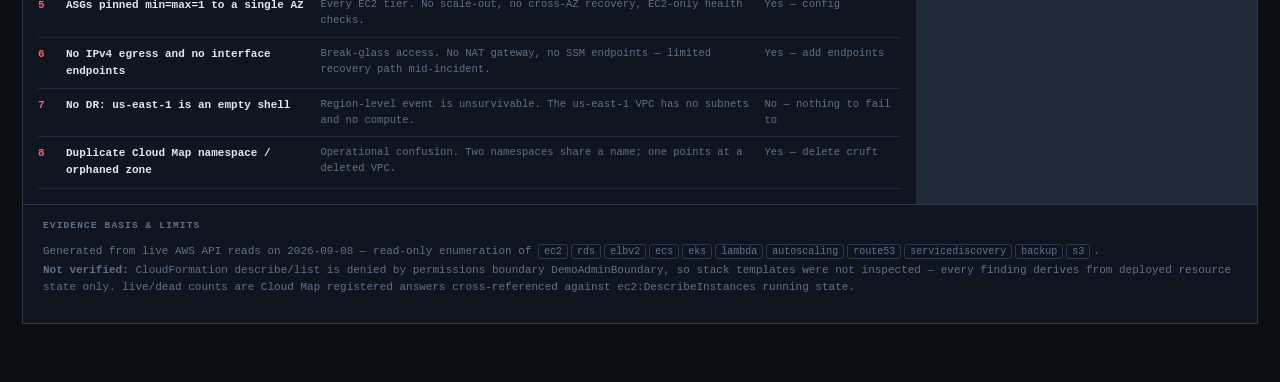
==== commit 710b6e44: "refactor(site): share demo shell, fix scaling, simplify index Both demo artifacts were generated ind" ====
--- a/docs/demos/blast-radius.html
+++ b/docs/demos/blast-radius.html
@@ -4,176 +4,180 @@
 <meta charset="utf-8">
 <meta name="viewport" content="width=device-width,initial-scale=1">
 <title>Blast Radius Analysis — acme-use2 (123456789012)</title>
+<link rel="stylesheet" href="../assets/demo.css">
 <style>
-  :root{
-    --bg:#0b0f14; --panel:#121821; --panel2:#171f2b; --line:#243040;
-    --ink:#e6edf3; --dim:#8b9bb0; --muted:#5f6f84;
-    --sev1:#ff3b30; --sev2:#ff9500; --sev3:#ffd60a; --ok:#30d158; --info:#0a84ff;
-    --mono:ui-monospace,SFMono-Regular,"SF Mono",Menlo,Consolas,monospace;
-  }
-  *{box-sizing:border-box}
-  body{margin:0;background:var(--bg);color:var(--ink);
-       font:15px/1.55 -apple-system,BlinkMacSystemFont,"Segoe UI",Helvetica,Arial,sans-serif}
-  header{padding:28px 32px 20px;border-bottom:1px solid var(--line);
-         background:linear-gradient(180deg,#141c27,#0b0f14)}
-  h1{margin:0 0 6px;font-size:22px;letter-spacing:-.2px}
-  .sub{color:var(--dim);font-size:13px;font-family:var(--mono)}
-  .wrap{max-width:1280px;margin:0 auto;padding:24px 32px 64px}
-  h2{font-size:15px;text-transform:uppercase;letter-spacing:.9px;color:var(--dim);
-     margin:34px 0 14px;font-weight:600}
-
-  /* ---- scoreboard ---- */
-  .score{display:grid;grid-template-columns:repeat(auto-fit,minmax(150px,1fr));gap:12px}
-  .card{background:var(--panel);border:1px solid var(--line);border-radius:10px;padding:14px}
-  .card .n{font-size:26px;font-weight:700;font-family:var(--mono)}
-  .card .l{color:var(--dim);font-size:11.5px;text-transform:uppercase;letter-spacing:.6px;margin-top:2px}
-
-  /* ---- AZ topology ---- */
-  .legend{display:flex;gap:16px;flex-wrap:wrap;margin:0 0 14px;font-size:12px;color:var(--dim)}
-  .legend span{display:flex;align-items:center;gap:6px}
-  .dot{width:9px;height:9px;border-radius:50%;display:inline-block}
-
-  .azgrid{display:grid;grid-template-columns:repeat(auto-fit,minmax(300px,1fr));gap:14px}
-  .az{background:var(--panel);border:1px solid var(--line);border-radius:12px;padding:14px;
-      transition:border-color .18s,box-shadow .18s}
-  .az.hot{border-color:var(--sev1);box-shadow:0 0 0 1px rgba(255,59,48,.35),0 0 26px -6px rgba(255,59,48,.5)}
-  .az h3{margin:0 0 4px;font-size:13.5px;font-family:var(--mono);letter-spacing:.3px}
-  .aznote{font-size:11.5px;color:var(--muted);margin-bottom:10px}
-
-  .node{border:1px solid var(--line);border-left-width:3px;border-radius:8px;
-        background:var(--panel2);padding:9px 11px;margin-bottom:8px;cursor:pointer;
-        transition:transform .12s,background .16s,border-color .16s;position:relative}
-  .node:hover{transform:translateX(3px);background:#1d2735}
-  .node:focus-visible{outline:2px solid var(--info);outline-offset:2px}
-  .node .top{display:flex;justify-content:space-between;align-items:center;gap:10px}
-  .node .nm{font-family:var(--mono);font-size:12.5px}
-  .node .meta{font-size:11px;color:var(--muted);margin-top:3px;font-family:var(--mono)}
-  .node[data-sev="1"]{border-left-color:var(--sev1)}
-  .node[data-sev="2"]{border-left-color:var(--sev2)}
-  .node[data-sev="3"]{border-left-color:var(--sev3)}
-  .node[data-sev="ok"]{border-left-color:var(--ok)}
-
-  .pill{font-size:9.5px;font-weight:700;letter-spacing:.5px;padding:2px 6px;border-radius:20px;
-        text-transform:uppercase;white-space:nowrap}
-  .p1{background:rgba(255,59,48,.16);color:#ff6a61;border:1px solid rgba(255,59,48,.4)}
-  .p2{background:rgba(255,149,0,.15);color:#ffab3d;border:1px solid rgba(255,149,0,.4)}
-  .p3{background:rgba(255,214,10,.14);color:#e8c40a;border:1px solid rgba(255,214,10,.38)}
-  .pok{background:rgba(48,209,88,.14);color:#4ede77;border:1px solid rgba(48,209,88,.4)}
-
-  /* health bar: live vs stale DNS answers */
-  .bar{display:flex;height:5px;border-radius:3px;overflow:hidden;margin-top:7px;background:#0c1218}
-  .bar i{display:block;height:100%}
-  .bar .live{background:var(--ok)}
-  .bar .dead{background:var(--sev1)}
-
-  /* ---- detail drawer ---- */
-  .drawer{position:fixed;top:0;right:0;width:min(560px,94vw);height:100%;background:#0e141c;
-          border-left:1px solid var(--line);transform:translateX(102%);
-          transition:transform .26s cubic-bezier(.4,0,.2,1);z-index:50;overflow-y:auto;
-          box-shadow:-18px 0 50px -18px rgba(0,0,0,.85)}
-  .drawer.open{transform:translateX(0)}
-  .dhead{padding:20px 22px;border-bottom:1px solid var(--line);position:sticky;top:0;background:#0e141c;z-index:2}
-  .dhead h3{margin:0;font-size:16px;font-family:var(--mono)}
-  .dbody{padding:20px 22px}
-  .dbody h4{font-size:11px;text-transform:uppercase;letter-spacing:.8px;color:var(--dim);
-            margin:20px 0 7px;font-weight:600}
-  .dbody h4:first-child{margin-top:0}
-  .dbody p{margin:0 0 10px;font-size:13.5px;color:#cdd8e4}
-  .close{position:absolute;top:16px;right:18px;background:none;border:1px solid var(--line);
-         color:var(--dim);border-radius:6px;width:28px;height:28px;cursor:pointer;font-size:15px}
-  .close:hover{color:var(--ink);border-color:var(--dim)}
-  pre{background:#080c11;border:1px solid var(--line);border-radius:7px;padding:11px;
-      overflow-x:auto;font-family:var(--mono);font-size:11.5px;color:#a9c7e8;margin:0 0 10px}
-  .scrim{position:fixed;inset:0;background:rgba(0,0,0,.55);opacity:0;pointer-events:none;
-         transition:opacity .26s;z-index:40}
-  .scrim.on{opacity:1;pointer-events:auto}
-
-  /* ---- ranked risk table ---- */
-  table{width:100%;border-collapse:collapse;font-size:13px}
-  th,td{text-align:left;padding:10px 12px;border-bottom:1px solid var(--line);vertical-align:top}
-  th{color:var(--dim);font-size:10.5px;text-transform:uppercase;letter-spacing:.7px}
-  tbody tr{cursor:pointer}
-  tbody tr:hover{background:var(--panel2)}
-  td.rk{font-family:var(--mono);font-weight:700;color:var(--sev1);width:34px}
-  .rad{font-family:var(--mono);font-size:11.5px;color:var(--dim)}
-
-  .flow{background:var(--panel);border:1px solid var(--line);border-radius:12px;padding:18px;
-        font-family:var(--mono);font-size:12px;color:var(--dim);overflow-x:auto;line-height:1.9}
-  .flow b{color:var(--ink);font-weight:600}
-  .flow .bad{color:#ff6a61}
-  .flow .good{color:#4ede77}
-  footer{color:var(--muted);font-size:11.5px;border-top:1px solid var(--line);
-         margin-top:44px;padding-top:16px;font-family:var(--mono)}
+/* page-specific: AZ topology cards, flow trace, risk table.
+   Shell chrome, severity pills and the rail live in demo.css. */
+
+.content{background:var(--panel);min-width:0}
+.legend-row{display:flex;gap:16px;flex-wrap:wrap;padding:12px 15px 0;font-size:11.5px;color:var(--ink2);font-family:var(--mono)}
+.legend-row span{display:flex;align-items:center;gap:6px}
+.legend-row .rdot{width:9px;height:9px;border-radius:50%;display:inline-block;flex:none}
+
+.azgrid{
+  display:grid;
+  /* auto-fit + minmax(0,...) so narrow screens collapse cleanly instead of
+     pushing the cards past the viewport edge */
+  grid-template-columns:repeat(auto-fit,minmax(min(268px,100%),1fr));
+  gap:12px;
+  padding:14px 15px;
+}
+.azgrid > *{min-width:0}
+.az{background:var(--bg2);border:1px solid var(--line);border-radius:var(--r);padding:12px}
+.az.hot{border-color:rgba(255,92,108,.55);box-shadow:0 0 0 1px rgba(255,92,108,.18)}
+.az h3{margin:0 0 3px;font:12.5px var(--mono);letter-spacing:.3px;color:var(--ink)}
+.aznote{font-size:11px;color:var(--ink3);margin-bottom:10px;line-height:1.45}
+
+.node{
+  border:1px solid var(--line2);border-left-width:3px;border-radius:var(--r);
+  background:var(--panel2);padding:8px 10px;margin-bottom:8px;cursor:pointer;
+  transition:background .16s,border-color .16s;min-width:0;
+}
+.node:last-child{margin-bottom:0}
+.node:hover{background:#1d2735;border-color:var(--ink3)}
+.node.sel{background:#16202e;border-color:var(--acc);box-shadow:inset 2px 0 0 var(--acc)}
+.node .top{display:flex;justify-content:space-between;align-items:center;gap:8px;flex-wrap:wrap}
+.node .nm{font:12.5px var(--mono);color:var(--ink)}
+.node .meta{font-size:10.5px;color:var(--ink3);margin-top:3px;font-family:var(--mono);overflow-wrap:anywhere}
+.node[data-sev="1"]{border-left-color:var(--crit)}
+.node[data-sev="2"]{border-left-color:var(--warn)}
+.node[data-sev="3"]{border-left-color:var(--info)}
+.node[data-sev="ok"]{border-left-color:var(--ok)}
+
+.bar{display:flex;height:4px;border-radius:3px;overflow:hidden;margin-top:7px;background:#0c1218}
+.bar i{display:block;height:100%}
+.bar .live{background:var(--ok)}
+.bar .dead{background:var(--crit)}
+
+.flow{
+  margin:14px 15px;background:var(--bg2);border:1px solid var(--line);border-radius:var(--r);
+  padding:14px;font-family:var(--mono);font-size:11.5px;color:var(--ink2);
+  overflow-x:auto;line-height:1.85;
+}
+.flow b{color:var(--ink);font-weight:600}
+
+.risk{padding:0 15px 15px}
+.risk tbody tr{cursor:pointer}
+.risk tbody tr:hover{background:#131c27}
+.risk tbody tr.sel{background:#16202e;box-shadow:inset 2px 0 0 var(--acc)}
+.risk td{padding:8px 10px 8px 0}
+.risk td.rk{font-family:var(--mono);font-weight:700;color:var(--crit);width:28px}
+.risk td b{color:var(--ink);font-weight:600}
+.rad{font-size:10.5px;color:var(--ink3);line-height:1.5}
+
+/* the rail is sticky here because the left column is a long document rather
+   than a fixed-height diagram */
+.rail{position:sticky;top:12px;align-self:start;max-height:calc(100vh - 24px)}
+.rail h4{
+  margin:16px 0 6px;font:600 9.5px var(--mono);letter-spacing:.12em;
+  text-transform:uppercase;color:var(--ink3);
+}
+.rail .detail{border-bottom:0}
+.rail .hint{margin:0 0 8px}
+
+@media(max-width:1020px){
+  .rail{position:static;max-height:none}
+}
 </style>
 </head>
 <body>
-
-<header>
-  <h1>Blast Radius Analysis — <code>acme-use2</code></h1>
-  <div class="sub">account 123456789012 · us-east-2 · vpc-069cd5268c09419ce (10.20.64.0/18) · single region, single VPC</div>
+<a class="skip" href="#content">Skip to content</a>
+<div class="wrap">
+
+<nav class="demo-nav" aria-label="Demo navigation">
+  <a href="../index.html">&larr; Talk index</a>
+  <a href="network-map.html">1 &middot; Network map</a>
+  <a href="blast-radius.html" aria-current="page">2 &middot; Blast radius</a>
+  <span class="spacer"></span>
+  <span class="tagline">generated live on stage &middot; synthetic environment</span>
+</nav>
+
+<header class="panel">
+  <div class="phead">
+    <h1>Blast Radius Analysis <span class="dim">/ acme-use2</span></h1>
+    <p class="sub">account 123456789012 &middot; us-east-2 &middot; vpc-069cd5268c09419ce (10.20.64.0/18)</p>
+    <p class="sub q">read-only enumeration 2026-09-08 &middot; single region, single VPC &middot; 10 ASGs</p>
+  </div>
+  <div class="facts">
+    <div class="fact c"><b>0</b><span>EBS snapshots</span></div>
+    <div class="fact c"><b>0</b><span>Backup plans</span></div>
+    <div class="fact c"><b>0</b><span>Load balancers</span></div>
+    <div class="fact w"><b>0</b><span>R53 health checks</span></div>
+    <div class="fact w"><b>11</b><span>Stale DNS answers</span></div>
+    <div class="fact i"><b>10</b><span>ASGs min=max=1</span></div>
+  </div>
 </header>
 
-<div class="wrap">
-
-  <div class="score">
-    <div class="card"><div class="n" style="color:var(--sev1)">0</div><div class="l">EBS snapshots</div></div>
-    <div class="card"><div class="n" style="color:var(--sev1)">0</div><div class="l">Backup plans</div></div>
-    <div class="card"><div class="n" style="color:var(--sev1)">0</div><div class="l">Load balancers</div></div>
-    <div class="card"><div class="n" style="color:var(--sev2)">0</div><div class="l">Route53 health checks</div></div>
-    <div class="card"><div class="n" style="color:var(--sev2)">11</div><div class="l">Stale DNS answers</div></div>
-    <div class="card"><div class="n">10</div><div class="l">ASGs, all min=max=1</div></div>
+<div class="panel split">
+  <div class="content" id="content">
+
+    <h2 class="sec">Topology by availability zone</h2>
+    <div class="legend-row">
+      <span><i class="rdot" style="background:var(--crit)"></i> catastrophic</span>
+      <span><i class="rdot" style="background:var(--warn)"></i> severe</span>
+      <span><i class="rdot" style="background:var(--info)"></i> elevated</span>
+      <span><i class="rdot" style="background:var(--ok)"></i> healthy</span>
+      <span style="color:var(--ink3)">&mdash; select anything for evidence</span>
+    </div>
+    <div class="azgrid" id="azgrid"></div>
+
+    <h2 class="sec">Request path &amp; failure propagation</h2>
+    <div class="flow">
+<b>internet</b> &rarr; 4 &times; ECS edge task <span class="good">(public IPs, ECS-managed, 4/4 healthy)</span><br>
+&nbsp;&nbsp;&darr; resolves <b>app.acme.use2.internal</b> &mdash; AAAA, TTL 15, multivalue, <span class="bad">no health check</span><br>
+&nbsp;&nbsp;&darr; <span class="bad">6 answers returned &middot; 3 live &middot; 3 point at terminated instances &rarr; ~50% connection failure</span><br>
+<b>app tier</b> (app-1/2/3, one per AZ)<br>
+&nbsp;&nbsp;&darr; resolves <b>auth.acme.use2.internal</b><br>
+&nbsp;&nbsp;&darr; <span class="bad">4 answers returned &middot; 0 live &rarr; auth unreachable by name, 100% failure</span><br>
+&nbsp;&nbsp;&darr; resolves <b>db-primary.acme.use2.internal</b><br>
+&nbsp;&nbsp;&darr; <span class="bad">4 answers returned &middot; 1 live &rarr; ~75% of writes fail; no failover to replica</span><br>
+&nbsp;&nbsp;&darr; resolves <b>cache</b> &rarr; 1 answer, live, <span class="bad">single instance in us-east-2a, no replica</span><br>
+<br>
+<span style="color:var(--ink3)">egress: no NAT gateway. IPv4 outbound = S3 gateway endpoint only.<br>
+IPv6 outbound via eigw-0ab045701000f0e21. No SSM/interface endpoints &rarr; no Session Manager break-glass.</span>
+    </div>
+
+    <h2 class="sec">Failure points ranked by blast radius</h2>
+    <div class="risk">
+      <div class="tscroll">
+        <table>
+          <thead><tr><th>#</th><th>Failure point</th><th>Radius if it fails</th><th>Recoverable?</th></tr></thead>
+          <tbody id="risktable"></tbody>
+        </table>
+      </div>
+    </div>
+
   </div>
 
-  <h2>Topology by availability zone</h2>
-  <div class="legend">
-    <span><i class="dot" style="background:var(--sev1)"></i> Catastrophic</span>
-    <span><i class="dot" style="background:var(--sev2)"></i> Severe</span>
-    <span><i class="dot" style="background:var(--sev3)"></i> Elevated</span>
-    <span><i class="dot" style="background:var(--ok)"></i> Healthy</span>
-    <span style="color:var(--muted)">— click any node for evidence</span>
+  <aside class="rail" id="rail" aria-label="Evidence inspector">
+    <div class="rail-body">
+      <div class="stitle">Inspector</div>
+      <div class="rail-scroll">
+        <div class="detail" id="detail">
+          <p class="hint">Select any component, availability zone or ranked failure point to see
+          why it matters, its DNS resolution state, the raw API evidence behind the claim, and the
+          recommended fix.</p>
+        </div>
+      </div>
+    </div>
+  </aside>
+</div>
+
+<div class="panel foot" style="grid-template-columns:1fr">
+  <div>
+    <h4>Evidence basis &amp; limits</h4>
+    <p class="note">
+      Generated from live AWS API reads on 2026-09-08 &mdash; read-only enumeration of
+      <span class="tag">ec2</span><span class="tag">rds</span><span class="tag">elbv2</span><span class="tag">ecs</span><span class="tag">eks</span><span class="tag">lambda</span><span class="tag">autoscaling</span><span class="tag">route53</span><span class="tag">servicediscovery</span><span class="tag">backup</span><span class="tag">s3</span>.<br>
+      <b>Not verified:</b> CloudFormation describe/list is denied by permissions boundary
+      <code>DemoAdminBoundary</code>, so stack templates were not inspected &mdash; every finding
+      derives from deployed resource state only. live/dead counts are Cloud Map registered answers
+      cross-referenced against <code>ec2:DescribeInstances</code> running state.
+    </p>
   </div>
-
-  <div class="azgrid" id="azgrid"></div>
-
-  <h2>Request path &amp; failure propagation</h2>
-  <div class="flow">
-<b>internet</b> → 4 × ECS edge task <span class="good">(public IPs, ECS-managed, 4/4 healthy)</span><br>
-&nbsp;&nbsp;↓ resolves <b>app.acme.use2.internal</b> — AAAA, TTL 15, multivalue, <span class="bad">no health check</span><br>
-&nbsp;&nbsp;↓ <span class="bad">6 answers returned · 3 live · 3 point at terminated instances → ~50% connection failure</span><br>
-<b>app tier</b> (app-1/2/3, one per AZ)<br>
-&nbsp;&nbsp;↓ resolves <b>auth.acme.use2.internal</b><br>
-&nbsp;&nbsp;↓ <span class="bad">4 answers returned · 0 live → auth unreachable by name, 100% failure</span><br>
-&nbsp;&nbsp;↓ resolves <b>db-primary.acme.use2.internal</b><br>
-&nbsp;&nbsp;↓ <span class="bad">4 answers returned · 1 live → ~75% of writes fail; no failover to replica</span><br>
-&nbsp;&nbsp;↓ resolves <b>cache</b> → 1 answer, live, <span class="bad">single instance in us-east-2a, no replica</span><br>
-<br>
-<span style="color:var(--muted)">egress: no NAT gateway. IPv4 outbound = S3 gateway endpoint only.<br>
-IPv6 outbound via eigw-0ab045701000f0e21. No SSM/interface endpoints → no Session Manager break-glass.</span>
-  </div>
-
-  <h2>Failure points ranked by blast radius</h2>
-  <table>
-    <thead><tr><th>#</th><th>Failure point</th><th>Radius if it fails</th><th>Recoverable?</th></tr></thead>
-    <tbody id="risktable"></tbody>
-  </table>
-
-  <footer>
-    Generated from live AWS API reads on 2026-09-08 · read-only enumeration (ec2, rds, elbv2, ecs, eks,
-    lambda, autoscaling, route53, servicediscovery, backup, s3).<br>
-    CloudFormation describe/list denied by permissions boundary <code>DemoAdminBoundary</code> — stack
-    templates were not inspected; findings derive from deployed resource state only.
-  </footer>
 </div>
 
-<div class="scrim" id="scrim"></div>
-<aside class="drawer" id="drawer" role="dialog" aria-modal="true" aria-labelledby="dtitle">
-  <div class="dhead">
-    <h3 id="dtitle"></h3>
-    <div class="sub" id="dsub"></div>
-    <button class="close" id="closeBtn" aria-label="Close details">×</button>
-  </div>
-  <div class="dbody" id="dbody"></div>
-</aside>
+</div>
 
 <script>
 /* ---------------------------------------------------------------------------
@@ -416,7 +420,7 @@
     fix:"Delete the orphaned namespace and hosted zone to remove the ambiguity."}
 };
 
-/* ---------------- render AZ topology ---------------- */
+/* ---------------- render ---------------- */
 const AZ_ORDER = [
   ["us-east-2a","Correlated failure domain: only writer + only cache + only auth",true,
    ["db-primary","cache","auth","app-1"]],
@@ -424,19 +428,21 @@
    ["db-replica","app-2","syslog"]],
   ["us-east-2c","Async and observability workloads",false,
    ["app-3","batch","canary"]],
-  ["public subnets a/b/c","ECS-managed ingress — the only accurate registry",false,
+  ["public subnets a/b/c","ECS-managed ingress \u2014 the only accurate registry",false,
    ["edge"]]
 ];
-const PILL={1:"p1",2:"p2",3:"p3",ok:"pok"};
+/* map this page's 1/2/3/ok severities onto the shared pill classes */
+const PILL={1:"crit",2:"high",3:"med",ok:"ok"};
 
 document.getElementById("azgrid").innerHTML = AZ_ORDER.map(([az,note,hot,keys])=>`
   <div class="az${hot?" hot":""}">
     <h3>${az}</h3><div class="aznote">${note}</div>
     ${keys.map(k=>{
       const n=NODES[k], tot=n.live+n.dead;
-      return `<div class="node" data-sev="${n.sev}" data-key="${k}" tabindex="0" role="button">
+      return `<div class="node" data-sev="${n.sev}" data-key="${k}" tabindex="0" role="button"
+        aria-label="${k} — ${n.pill}: ${n.tag}">
         <div class="top"><span class="nm">${k}</span>
-        <span class="pill ${PILL[n.sev]}">${n.tag}</span></div>
+        <span class="sev ${PILL[n.sev]}">${n.tag}</span></div>
         <div class="meta">${n.meta}</div>
         ${tot?`<div class="bar" title="${n.live} live / ${n.dead} stale DNS answers">
           <i class="live" style="width:${n.live/tot*100}%"></i>
@@ -445,43 +451,53 @@
       </div>`}).join("")}
   </div>`).join("");
 
-/* ---------------- render risk table ---------------- */
 document.getElementById("risktable").innerHTML = RISKS.map(r=>`
-  <tr data-key="${r.k}" tabindex="0">
+  <tr data-key="${r.k}" tabindex="0" role="button">
     <td class="rk">${r.r}</td><td><b>${r.n}</b></td>
     <td class="rad">${r.rad}</td><td class="rad">${r.rec}</td>
   </tr>`).join("");
 
-/* ---------------- drawer ---------------- */
-const drawer=document.getElementById("drawer"), scrim=document.getElementById("scrim");
-function open(key){
-  const d = EXTRA[key] || NODES[key]; if(!d) return;
+/* ---------------- inspector rail ----------------
+   Replaces the old modal drawer so both demos share one interaction model:
+   select something on the left, evidence appears in the right rail.        */
+const D=document.getElementById("detail");
+const esc=s=>String(s).replace(/[&<>]/g,c=>({"&":"&amp;","<":"&lt;",">":"&gt;"}[c]));
+
+function show(key){
+  const d = EXTRA[key] || NODES[key];
+  if(!d) return;
+  document.querySelectorAll("[data-key].sel").forEach(e=>e.classList.remove("sel"));
+  document.querySelectorAll('[data-key="'+key+'"]').forEach(e=>e.classList.add("sel"));
+
+  const base  = NODES[key] || {};
   const title = d.t || key;
-  const sub   = d.s || (`${(NODES[key]||{}).az||""} · ${(NODES[key]||{}).meta||""}`);
-  const sev   = d.sev, pill = d.pill;
-  document.getElementById("dtitle").textContent = title;
-  document.getElementById("dsub").textContent   = sub;
-  document.getElementById("dbody").innerHTML = `
-    <p><span class="pill ${PILL[sev]}">${pill}</span></p>
-    <h4>Why this matters</h4><p>${d.why}</p>
-    <h4>DNS / resolution state</h4><p>${d.dns}</p>
-    <h4>Evidence (live API output)</h4><pre>${d.ev.replace(/[&<>]/g,c=>({"&":"&amp;","<":"&lt;",">":"&gt;"}[c]))}</pre>
-    <h4>Recommended fix</h4><p>${d.fix}</p>`;
-  drawer.classList.add("open"); scrim.classList.add("on");
-  document.getElementById("closeBtn").focus();
+  const sub   = d.s || [base.az, base.meta].filter(Boolean).join(" \u00b7 ");
+
+  D.innerHTML = `
+    <p class="dh">${title}</p>
+    <p class="dsub">${sub}</p>
+    <p><span class="sev ${PILL[d.sev]}">${d.pill}</span></p>
+    <h4>Why this matters</h4><p class="hint">${d.why}</p>
+    <h4>DNS / resolution state</h4><p class="hint">${d.dns}</p>
+    <h4>Evidence (live API output)</h4><pre>${esc(d.ev)}</pre>
+    <h4>Recommended fix</h4><p class="hint">${d.fix}</p>`;
+
+  D.closest(".rail-scroll").scrollTop = 0;
+  /* stacked layout: the rail sits below the content, so bring it into view */
+  if(window.matchMedia("(max-width:1020px)").matches){
+    document.getElementById("rail").scrollIntoView({behavior:"smooth",block:"start"});
+  }
 }
-function shut(){drawer.classList.remove("open");scrim.classList.remove("on");}
+
 document.addEventListener("click",e=>{
-  const el=e.target.closest("[data-key]"); if(el) open(el.dataset.key);
+  const el=e.target.closest("[data-key]");
+  if(el) show(el.dataset.key);
 });
 document.addEventListener("keydown",e=>{
-  if(e.key==="Escape") shut();
-  if((e.key==="Enter"||e.key===" ")&&document.activeElement.dataset?.key){
-    e.preventDefault(); open(document.activeElement.dataset.key);
+  if((e.key==="Enter"||e.key===" ")&&document.activeElement?.dataset?.key){
+    e.preventDefault(); show(document.activeElement.dataset.key);
   }
 });
-document.getElementById("closeBtn").addEventListener("click",shut);
-scrim.addEventListener("click",shut);
 </script>
 </body>
 </html>
--- a/docs/assets/demo.css
+++ b/docs/assets/demo.css
@@ -0,0 +1,422 @@
+/* ===========================================================================
+   Shared shell for the demo artifacts.
+
+   Both demos are AI-generated one-shot outputs, but they should read as one
+   product: same palette, same chrome, same "click a thing -> evidence appears
+   in the right rail" interaction, same responsive rules.
+
+   Layout contract
+   ---------------
+   .demo-nav      cross-links (talk index + sibling demo)
+   .panel         header / controls / stage / footer blocks, hairline joined
+   .facts         the numeric scoreboard strip
+   .split         main visual (left) + .rail inspector (right)
+   .rail          scrollable evidence panel, sticky on wide screens
+
+   Scaling rules
+   -------------
+   - one container width token, applied to header AND body so nothing is
+     full-bleed against capped content
+   - every grid child gets min-width:0 so long mono strings cannot force the
+     page wider than the viewport
+   - the SVG stage keeps the diagram's aspect ratio instead of stretching to
+     the sidebar's height, which is what produced the large empty gap
+   - below the breakpoint the stage scrolls horizontally at a legible minimum
+     width rather than shrinking the labels into unreadability
+   =========================================================================== */
+
+:root {
+  --bg: #0b0f14;
+  --bg2: #111823;
+  --panel: #0f1620;
+  --panel2: #161e2a;
+  --line: #1e2a38;
+  --line2: #2b3a4d;
+
+  --ink: #dfe7ef;
+  --ink2: #8fa3b8;
+  --ink3: #5d7288;
+
+  --ok: #3ddc97;
+  --warn: #f5b942;
+  --crit: #ff5c6c;
+  --info: #4db8ff;
+  --acc: #7c8cff;
+
+  --az-a: #4db8ff;
+  --az-b: #c58cff;
+  --az-c: #3ddc97;
+
+  --mono: ui-monospace, SFMono-Regular, "SF Mono", Menlo, Consolas, monospace;
+  --sans: -apple-system, BlinkMacSystemFont, "Segoe UI", Inter, Roboto, Helvetica, Arial, sans-serif;
+
+  --maxw: 1440px;
+  --pad: 22px;
+  --r: 5px;
+
+  /* stage sizing */
+  --stage-min: 900px;
+  --rail-w: 340px;
+}
+
+* { box-sizing: border-box; }
+
+html {
+  -webkit-text-size-adjust: 100%;
+  /* no overflow-x:hidden here on purpose: it masks real layout bugs and
+     breaks position:sticky. Long mono strings are handled with
+     overflow-wrap:anywhere and per-block scroll containers instead. */
+}
+
+body {
+  margin: 0;
+  background: var(--bg);
+  color: var(--ink);
+  font: 15px/1.55 var(--sans);
+  -webkit-font-smoothing: antialiased;
+  background-image:
+    linear-gradient(var(--line) 1px, transparent 1px),
+    linear-gradient(90deg, var(--line) 1px, transparent 1px);
+  background-size: 44px 44px;
+  background-position: -1px -1px;
+  background-attachment: fixed;
+}
+
+body::before {
+  content: "";
+  position: fixed;
+  inset: 0;
+  background: radial-gradient(120% 80% at 20% 0%, rgba(124, 140, 255, .10), transparent 60%);
+  pointer-events: none;
+  z-index: 0;
+}
+
+.wrap {
+  position: relative;
+  z-index: 1;
+  max-width: var(--maxw);
+  margin: 0 auto;
+  padding: 18px var(--pad) 56px;
+}
+
+.skip {
+  position: absolute;
+  left: -9999px;
+  background: var(--info);
+  color: #04121f;
+  padding: 10px 16px;
+  font: 600 13px var(--mono);
+  z-index: 60;
+}
+.skip:focus { left: 8px; top: 8px; }
+
+/* ---------------- cross-demo nav ---------------- */
+.demo-nav {
+  display: flex;
+  flex-wrap: wrap;
+  gap: 8px 10px;
+  align-items: center;
+  margin-bottom: 14px;
+  font-family: var(--mono);
+  font-size: 12px;
+}
+
+.demo-nav a {
+  color: var(--ink2);
+  text-decoration: none;
+  border: 1px solid var(--line2);
+  background: var(--bg2);
+  padding: 5px 11px;
+  border-radius: var(--r);
+  white-space: nowrap;
+}
+.demo-nav a:hover { color: var(--ink); border-color: var(--ink3); }
+.demo-nav a[aria-current="page"] {
+  background: rgba(124, 140, 255, .16);
+  border-color: var(--acc);
+  color: #eaefff;
+}
+.demo-nav .spacer { flex: 1 1 auto; }
+.demo-nav .tagline { color: var(--ink3); }
+
+/* ---------------- panels ---------------- */
+.panel {
+  border: 1px solid var(--line2);
+  background: var(--panel);
+}
+/* hairline-join stacked panels so the chrome reads as one instrument */
+.panel + .panel { border-top: 0; }
+
+.phead { padding: 18px 20px; background: linear-gradient(180deg, rgba(17, 24, 35, .96), rgba(11, 15, 20, .9)); }
+
+h1 {
+  margin: 0 0 5px;
+  font-size: clamp(17px, 2.1vw, 20px);
+  letter-spacing: -.2px;
+  font-weight: 650;
+  overflow-wrap: anywhere;
+}
+h1 .dim { color: var(--ink3); font-weight: 400; }
+
+.sub {
+  margin: 0;
+  color: var(--ink2);
+  font-size: 12.5px;
+  font-family: var(--mono);
+  overflow-wrap: anywhere;
+}
+.sub.q { color: var(--ink3); margin-top: 3px; }
+
+.stitle {
+  font: 600 10px var(--mono);
+  letter-spacing: .12em;
+  text-transform: uppercase;
+  color: var(--ink3);
+  padding: 11px 15px 9px;
+  border-bottom: 1px solid var(--line);
+}
+
+h2.sec {
+  margin: 0;
+  font: 600 10px var(--mono);
+  letter-spacing: .12em;
+  text-transform: uppercase;
+  color: var(--ink3);
+  padding: 11px 15px 9px;
+  border-bottom: 1px solid var(--line);
+}
+
+/* ---------------- facts strip ---------------- */
+.facts {
+  display: grid;
+  grid-template-columns: repeat(auto-fit, minmax(108px, 1fr));
+  gap: 1px;
+  background: var(--line);
+  border-top: 1px solid var(--line);
+}
+.fact { background: var(--panel); padding: 9px 13px; min-width: 0; }
+.fact b {
+  display: block;
+  font-family: var(--mono);
+  font-size: clamp(15px, 1.5vw, 17px);
+  font-weight: 600;
+  line-height: 1.3;
+}
+.fact span {
+  display: block;
+  font-size: 9.5px;
+  letter-spacing: .09em;
+  text-transform: uppercase;
+  color: var(--ink3);
+  margin-top: 2px;
+  overflow-wrap: anywhere;
+}
+.fact.c b { color: var(--crit); }
+.fact.w b { color: var(--warn); }
+.fact.g b { color: var(--ok); }
+.fact.i b { color: var(--info); }
+
+/* ---------------- controls ---------------- */
+.controls {
+  display: flex;
+  flex-wrap: wrap;
+  gap: 16px 22px;
+  align-items: flex-start;
+  padding: 12px 20px;
+}
+.cgroup { display: flex; flex-direction: column; gap: 7px; min-width: 0; }
+.clabel { font-size: 9.5px; letter-spacing: .1em; text-transform: uppercase; color: var(--ink3); }
+.opts { display: flex; flex-wrap: wrap; gap: 6px; }
+
+button.opt, label.opt {
+  font-family: var(--mono);
+  font-size: 11.5px;
+  color: var(--ink2);
+  background: var(--bg2);
+  border: 1px solid var(--line2);
+  border-radius: var(--r);
+  padding: 5px 10px;
+  cursor: pointer;
+  display: inline-flex;
+  align-items: center;
+  gap: 6px;
+  user-select: none;
+  /* comfortable tap target without changing the visual density */
+  min-height: 28px;
+}
+button.opt:hover, label.opt:hover { border-color: var(--ink3); color: var(--ink); }
+button.opt[aria-pressed=true] { background: rgba(124, 140, 255, .16); border-color: var(--acc); color: #eaefff; }
+label.opt input { accent-color: var(--acc); margin: 0; width: 12px; height: 12px; }
+label.opt.off { opacity: .5; }
+
+:focus-visible { outline: 2px solid var(--acc); outline-offset: 2px; }
+
+/* ---------------- split: visual + inspector rail ---------------- */
+.split {
+  display: grid;
+  grid-template-columns: minmax(0, 1fr) var(--rail-w);
+  gap: 1px;
+  background: var(--line);
+}
+.split > * { min-width: 0; }
+
+.rail {
+  background: var(--panel);
+  display: flex;
+  flex-direction: column;
+  min-height: 0;
+  min-width: 0;
+}
+
+/* the rail's body is the only scroll region, so nothing gets clipped
+   mid-sentence the way the old fixed max-height did */
+.rail-scroll {
+  overflow-y: auto;
+  overscroll-behavior: contain;
+  min-height: 0;
+  flex: 1 1 auto;
+}
+
+.detail { padding: 14px 15px; border-bottom: 1px solid var(--line); }
+.dh { font-size: 15px; font-weight: 650; margin: 0 0 3px; overflow-wrap: anywhere; }
+.dsub { font-family: var(--mono); font-size: 11px; color: var(--ink3); margin: 0 0 11px; overflow-wrap: anywhere; }
+.hint { color: var(--ink3); font-size: 12px; line-height: 1.55; }
+
+.kv { display: grid; grid-template-columns: 82px minmax(0, 1fr); gap: 4px 10px; font-size: 11.5px; font-family: var(--mono); margin: 0; }
+.kv dt { color: var(--ink3); }
+.kv dd { margin: 0; color: var(--ink); overflow-wrap: anywhere; }
+
+/* ---------------- severity ---------------- */
+.sev {
+  font: 700 8.5px var(--mono);
+  letter-spacing: .06em;
+  padding: 2.5px 5px;
+  border-radius: 3px;
+  white-space: nowrap;
+}
+.sev.crit { background: rgba(255, 92, 108, .16); color: var(--crit); border: 1px solid rgba(255, 92, 108, .4); }
+.sev.high { background: rgba(245, 185, 66, .14); color: var(--warn); border: 1px solid rgba(245, 185, 66, .38); }
+.sev.med  { background: rgba(77, 184, 255, .13); color: var(--info); border: 1px solid rgba(77, 184, 255, .35); }
+.sev.low  { background: rgba(143, 163, 184, .12); color: var(--ink2); border: 1px solid var(--line2); }
+.sev.ok   { background: rgba(61, 220, 151, .14); color: var(--ok); border: 1px solid rgba(61, 220, 151, .4); }
+
+/* ---------------- findings list (shared by both demos) ---------------- */
+.f {
+  border-bottom: 1px solid var(--line);
+  padding: 10px 15px;
+  cursor: pointer;
+  display: grid;
+  grid-template-columns: auto minmax(0, 1fr);
+  gap: 9px;
+  align-items: start;
+}
+.f:hover { background: #131c27; }
+.f.sel { background: #16202e; box-shadow: inset 2px 0 0 var(--acc); }
+.ft { font-size: 12.2px; line-height: 1.45; font-weight: 550; margin: 0 0 3px; }
+.fd { font-size: 11.3px; line-height: 1.5; color: var(--ink2); margin: 0; overflow-wrap: anywhere; }
+.fd code, .hint code {
+  font-family: var(--mono);
+  font-size: 10.5px;
+  color: var(--warn);
+  background: rgba(245, 185, 66, .08);
+  padding: 0 3px;
+  border-radius: 3px;
+}
+
+/* ---------------- legend / tables / footer ---------------- */
+.foot {
+  padding: 15px 20px;
+  display: grid;
+  grid-template-columns: repeat(auto-fit, minmax(240px, 1fr));
+  gap: 20px;
+}
+.foot > * { min-width: 0; }
+
+.leg h4, .foot h4 {
+  margin: 0 0 8px;
+  font: 600 9.5px var(--mono);
+  letter-spacing: .12em;
+  text-transform: uppercase;
+  color: var(--ink3);
+}
+.li { display: flex; align-items: center; gap: 8px; font-size: 11.5px; color: var(--ink2); margin-bottom: 5px; font-family: var(--mono); }
+.sw { width: 22px; height: 3px; flex: none; border-radius: 2px; }
+.dot { width: 9px; height: 9px; flex: none; border: 1.5px solid; }
+
+.tscroll { overflow-x: auto; }
+table { width: 100%; border-collapse: collapse; font-family: var(--mono); font-size: 11px; }
+th {
+  text-align: left;
+  color: var(--ink3);
+  font-weight: 600;
+  padding: 5px 8px 5px 0;
+  border-bottom: 1px solid var(--line2);
+  font-size: 9.5px;
+  letter-spacing: .08em;
+  text-transform: uppercase;
+  white-space: nowrap;
+}
+td { padding: 5px 8px 5px 0; border-bottom: 1px solid var(--line); color: var(--ink2); vertical-align: top; }
+td.n { color: var(--ink); font-weight: 600; }
+
+.bad { color: var(--crit); }
+.good { color: var(--ok); }
+.mid { color: var(--warn); }
+
+.mini { height: 5px; background: var(--line); position: relative; min-width: 52px; border-radius: 3px; overflow: hidden; }
+.mini i { position: absolute; inset: 0 auto 0 0; background: var(--crit); }
+
+.note { margin-top: 12px; color: var(--ink3); font-size: 11px; line-height: 1.6; font-family: var(--mono); overflow-wrap: anywhere; }
+.note:first-child { margin-top: 0; }
+
+.tag {
+  display: inline-block;
+  font: 10px var(--mono);
+  color: var(--ink3);
+  border: 1px solid var(--line2);
+  border-radius: 3px;
+  padding: 1px 5px;
+  margin: 0 3px 3px 0;
+}
+
+pre {
+  background: #080c11;
+  border: 1px solid var(--line);
+  border-radius: var(--r);
+  padding: 11px;
+  overflow-x: auto;
+  font-family: var(--mono);
+  font-size: 11px;
+  line-height: 1.5;
+  color: #a9c7e8;
+  margin: 0 0 10px;
+}
+
+code { font-family: var(--mono); }
+
+a { color: var(--info); text-underline-offset: 2px; }
+a:hover { color: #7ccbff; }
+
+/* ---------------- responsive ---------------- */
+@media (max-width: 1180px) {
+  :root { --rail-w: 300px; }
+}
+
+@media (max-width: 1020px) {
+  :root { --pad: 16px; }
+  .split { grid-template-columns: minmax(0, 1fr); }
+  /* rail stops being a sidebar and becomes a normal stacked block */
+  .rail { max-height: none; }
+  .rail-scroll { overflow-y: visible; max-height: none; }
+}
+
+@media (max-width: 560px) {
+  :root { --pad: 12px; }
+  body { font-size: 14px; }
+  .phead, .controls, .foot { padding-left: 14px; padding-right: 14px; }
+  .facts { grid-template-columns: repeat(auto-fit, minmax(96px, 1fr)); }
+}
+
+@media (prefers-reduced-motion: reduce) {
+  * { transition: none !important; animation: none !important; scroll-behavior: auto !important; }
+}
